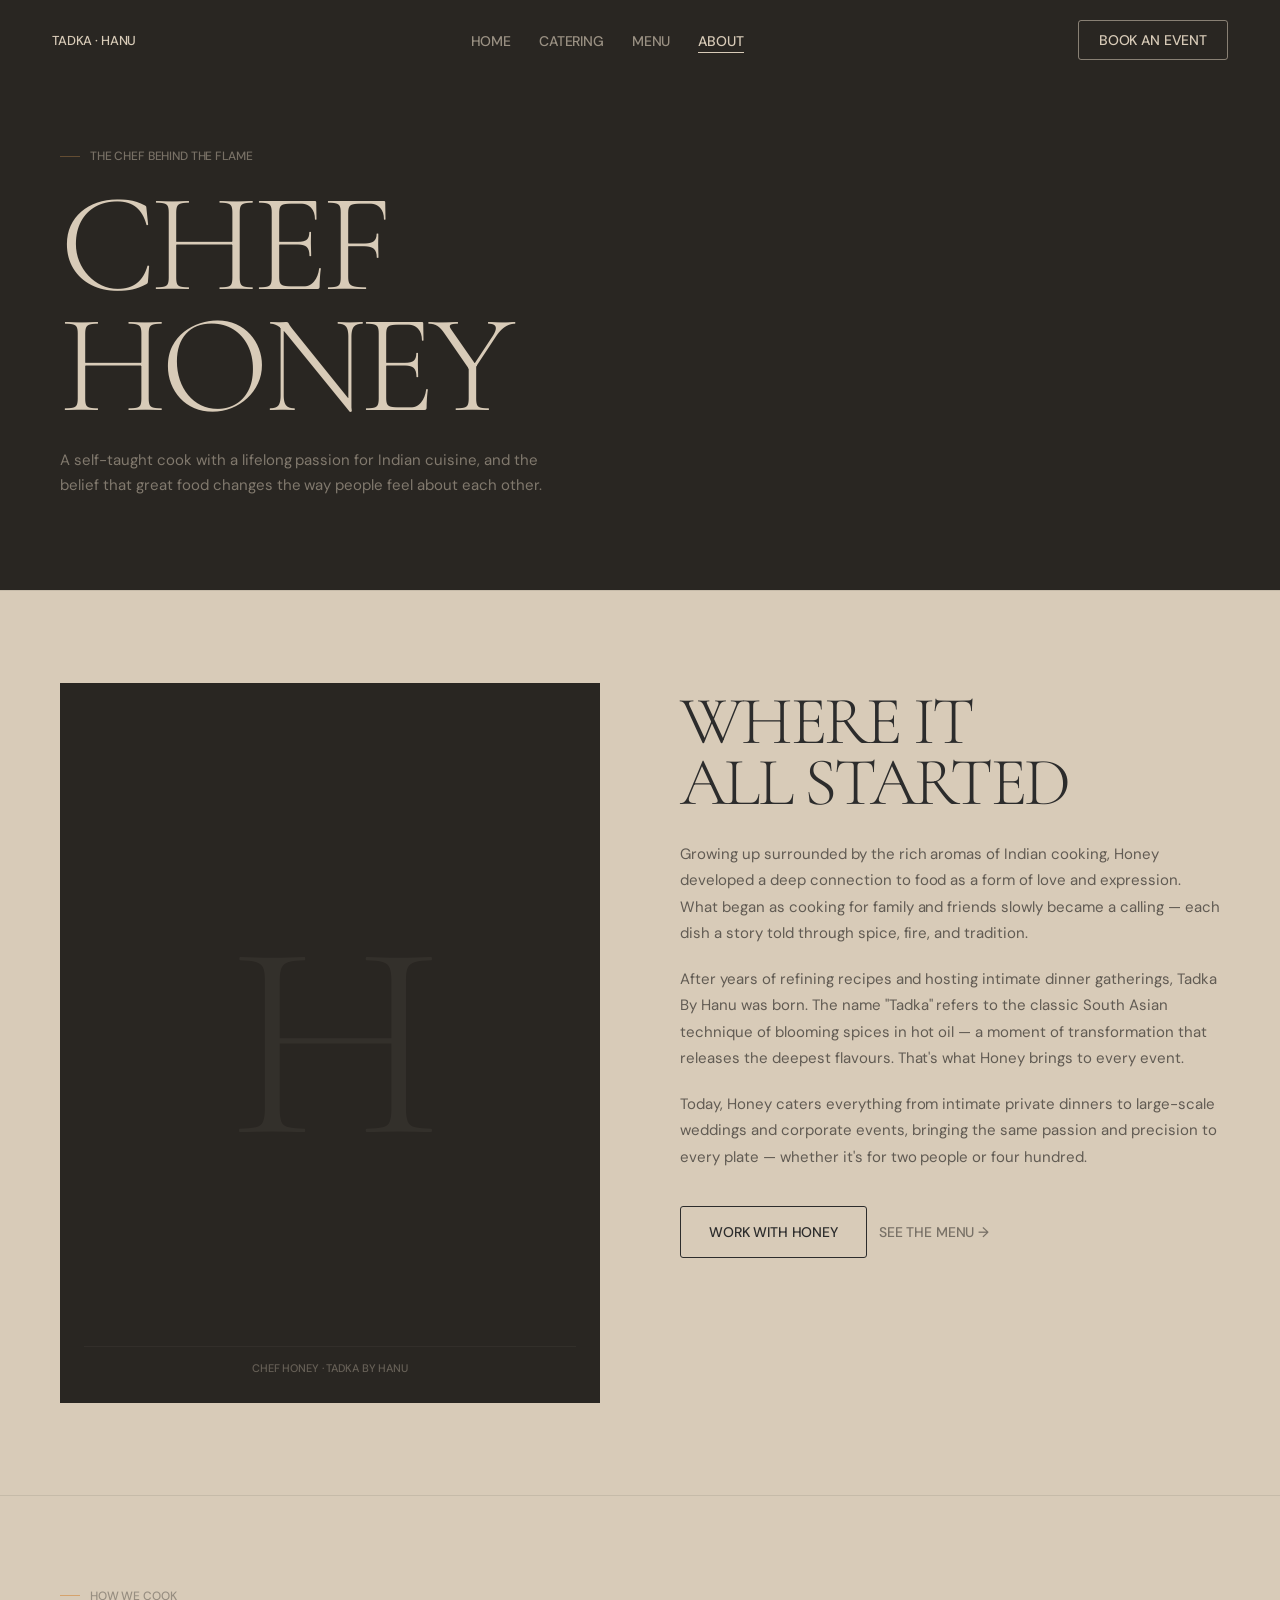
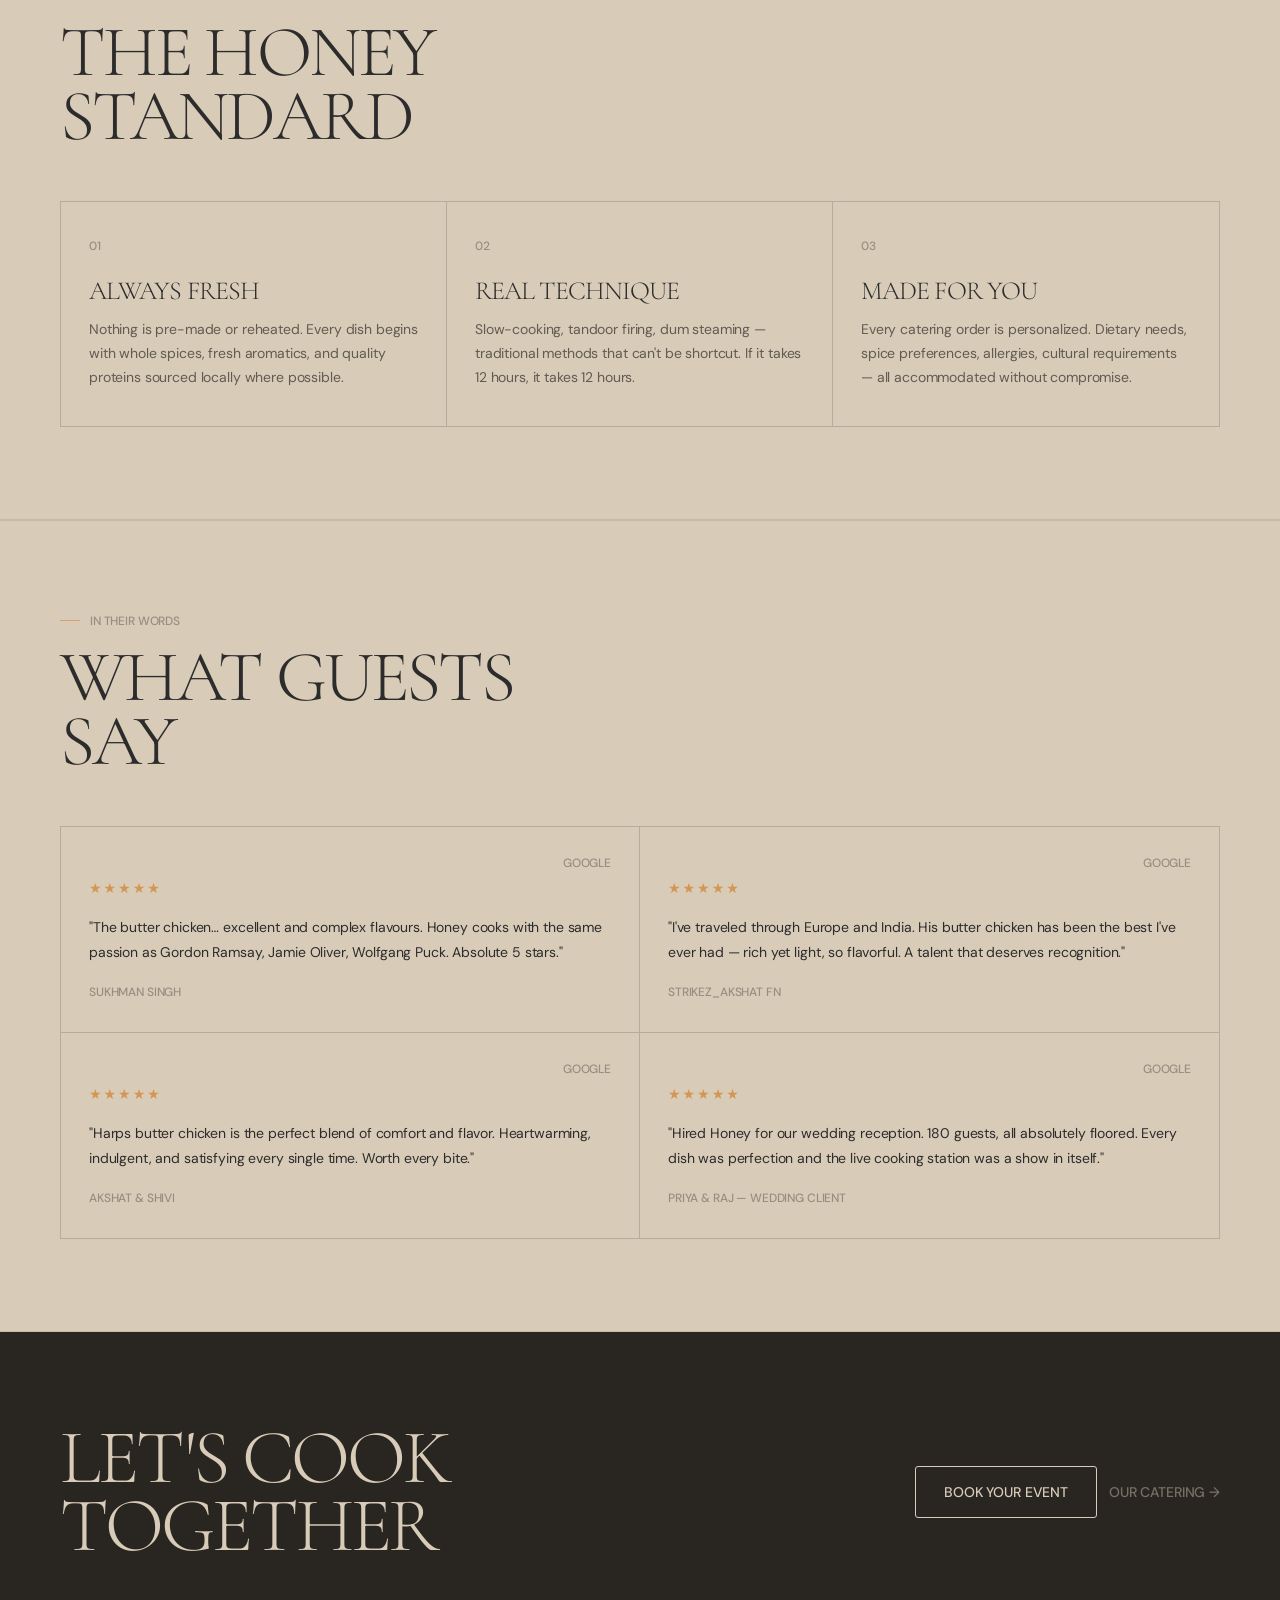
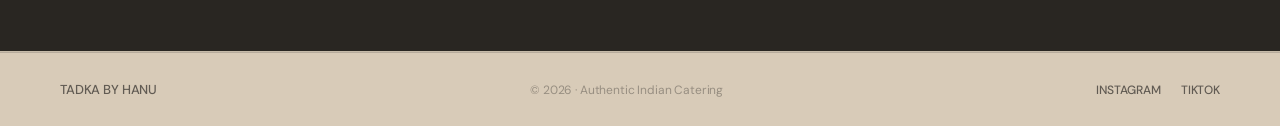
==== about.html @ 76f483af "Add mobile layout, polish animations, and chef name updates - Added mobile.css + mobile.js: hamburge" ====
<!DOCTYPE html>
<html lang="en" data-page="about">
<head>
<meta charset="UTF-8">
<meta name="viewport" content="width=device-width, initial-scale=1.0">
<title>About — Tadka By Hanu</title>
<link rel="preconnect" href="https://fonts.googleapis.com">
<link rel="preconnect" href="https://fonts.gstatic.com" crossorigin>
<link href="https://fonts.googleapis.com/css2?family=Cormorant+Garamond:ital,wght@0,300;0,400;1,300&family=DM+Sans:opsz,wght@9..40,400;9..40,500;9..40,700&display=swap" rel="stylesheet">
<style>
*,*::before,*::after{box-sizing:border-box;margin:0;padding:0}
html,body{overflow-x:clip}

:root{
  --color-parchment:#d8cbb8;
  --color-linen:#bfb4a3;
  --color-warm-stone:#b6ab9c;
  --color-walnut:#978e81;
  --color-espresso:#615b53;
  --color-onyx-warm:#2c2c2c;
  --color-midnight-roast:#292622;
  --color-saffron-glow:#d49653;
  --fd:'Cormorant Garamond',Georgia,'Times New Roman',serif;
  --fb:'DM Sans',system-ui,-apple-system,sans-serif;
}

body{background:var(--color-parchment);color:var(--color-onyx-warm);font-family:var(--fb);-webkit-font-smoothing:antialiased}

/* ── NAV ── */
.nav{position:fixed;inset:0 0 auto 0;z-index:300;display:flex;align-items:center;justify-content:space-between;padding:20px 52px;transition:background .4s cubic-bezier(.25,.46,.45,.94),border-color .4s}
.nav-logo{font-family:var(--fb);font-size:13px;font-weight:500;letter-spacing:-0.011em;text-transform:uppercase;color:var(--color-parchment);text-decoration:none;transition:color .4s}
.nav-links{display:flex;gap:28px;list-style:none;align-items:center}
.nav-links a{font-family:var(--fb);font-size:14px;font-weight:500;letter-spacing:-0.01em;text-transform:uppercase;color:var(--color-parchment);text-decoration:none;opacity:.65;transition:opacity .4s,color .4s}
.nav-links a:hover{opacity:1}
.nav-links a.active{opacity:1}
.nav-cta{font-family:var(--fb);font-size:14px;font-weight:500;letter-spacing:-0.01em;text-transform:uppercase;color:var(--color-parchment);text-decoration:none;border:1px solid rgba(216,203,184,.55);border-radius:3px;padding:10px 20px;transition:background .4s,color .4s,border-color .4s}
.nav-cta:hover{background:var(--color-parchment);color:var(--color-onyx-warm);border-color:var(--color-parchment)}
.nav.nav-light{background:rgba(216,203,184,.96);backdrop-filter:blur(8px);-webkit-backdrop-filter:blur(8px);border-bottom:1px solid var(--color-warm-stone)}
.nav.nav-light .nav-logo,.nav.nav-light .nav-links a,.nav.nav-light .nav-cta{color:var(--color-onyx-warm)}
.nav.nav-light .nav-cta{border-color:var(--color-onyx-warm)}
.nav.nav-light .nav-cta:hover{background:var(--color-onyx-warm);color:var(--color-parchment)}
.nav.nav-light .nav-links a.active{color:var(--color-saffron-glow);opacity:1}

/* ── PAGE BANNER ── */
.page-banner{background:var(--color-midnight-roast);padding:148px 60px 92px}
.page-banner .eyebrow{font-family:var(--fb);font-size:12px;font-weight:500;letter-spacing:-0.012em;text-transform:uppercase;color:var(--color-parchment);opacity:.45;margin-bottom:20px}
.page-title{font-family:var(--fd);font-weight:300;font-size:clamp(72px,11vw,148px);line-height:.86;letter-spacing:-0.04em;text-transform:uppercase;color:var(--color-parchment)}
.page-sub{font-family:var(--fb);font-size:15px;font-weight:400;letter-spacing:-0.015px;color:var(--color-parchment);opacity:.5;line-height:1.65;max-width:520px;margin-top:22px}

/* ── SHARED ── */
hr.rule{border:none;border-top:1px solid var(--color-warm-stone);margin:0}
.eyebrow{font-family:var(--fb);font-size:12px;font-weight:500;letter-spacing:-0.012em;text-transform:uppercase;color:var(--color-walnut);margin-bottom:16px}
.rv{opacity:0;transform:translateY(18px);transition:opacity .4s cubic-bezier(.25,.46,.45,.94),transform .4s cubic-bezier(.25,.46,.45,.94)}
.rv.in{opacity:1;transform:none}
.btn-light{display:inline-flex;align-items:center;background:transparent;color:var(--color-onyx-warm);border:1px solid var(--color-onyx-warm);border-radius:3px;padding:16px 28px;font-family:var(--fb);font-size:14px;font-weight:500;letter-spacing:-0.01em;text-transform:uppercase;text-decoration:none;cursor:pointer;transition:background .4s cubic-bezier(.25,.46,.45,.94),color .4s;white-space:nowrap}
.btn-light:hover{background:var(--color-onyx-warm);color:var(--color-parchment)}
.btn-text{display:inline-flex;align-items:center;gap:6px;background:transparent;border:none;padding:0;font-family:var(--fb);font-size:14px;font-weight:500;letter-spacing:-0.01em;text-transform:uppercase;color:var(--color-espresso);text-decoration:none;cursor:pointer;transition:color .4s;opacity:.8}
.btn-text:hover{opacity:1;color:var(--color-onyx-warm)}

/* ── STORY ── */
.story{padding:92px 60px;display:grid;grid-template-columns:1fr 1fr;gap:80px;align-items:start}
.story-panel{
  width:100%;aspect-ratio:3/4;
  background:var(--color-midnight-roast);
  position:relative;overflow:hidden;
  display:flex;flex-direction:column;align-items:center;justify-content:center;
}
.story-panel-bg{
  font-family:var(--fd);font-weight:300;
  font-size:clamp(120px,22vw,280px);
  letter-spacing:-0.04em;color:var(--color-parchment);
  opacity:.06;line-height:.85;text-align:center;user-select:none;
}
.story-panel-tag{
  position:absolute;bottom:28px;left:24px;right:24px;
  font-family:var(--fb);font-size:11px;font-weight:500;
  letter-spacing:-0.011em;text-transform:uppercase;
  color:var(--color-parchment);opacity:.35;text-align:center;
  padding-top:14px;border-top:1px solid rgba(216,203,184,.15);
}
.story-right{padding-top:8px}
.story-heading{
  font-family:var(--fd);font-weight:300;
  font-size:clamp(40px,5.5vw,68px);
  line-height:.9;letter-spacing:-0.04em;text-transform:uppercase;
  color:var(--color-onyx-warm);margin-bottom:28px;
}
.story-body{
  font-family:var(--fb);font-size:15px;font-weight:400;
  letter-spacing:-0.015px;color:var(--color-espresso);
  line-height:1.75;margin-bottom:20px;
}

/* ── VALUES ── */
.values{padding:92px 60px}
.values-head{margin-bottom:52px}
.values-title{font-family:var(--fd);font-weight:300;font-size:clamp(40px,6vw,72px);line-height:.9;letter-spacing:-0.04em;text-transform:uppercase;color:var(--color-onyx-warm)}
.val-grid{display:grid;grid-template-columns:repeat(3,1fr);gap:0;border:1px solid var(--color-warm-stone)}
.val{
  padding:36px 28px;
  border-right:1px solid var(--color-warm-stone);
  transition:background .4s cubic-bezier(.25,.46,.45,.94);
}
.val:last-child{border-right:none}
.val:hover{background:var(--color-linen)}
.val-n{
  font-family:var(--fb);font-size:12px;font-weight:500;
  letter-spacing:-0.012em;text-transform:uppercase;
  color:var(--color-walnut);margin-bottom:24px;
}
.val-t{
  font-family:var(--fd);font-weight:300;font-size:26px;
  letter-spacing:-0.035em;text-transform:uppercase;
  color:var(--color-onyx-warm);line-height:1;margin-bottom:14px;
}
.val-d{font-family:var(--fb);font-size:14px;font-weight:400;letter-spacing:-0.01em;color:var(--color-espresso);line-height:1.7}

/* ── QUOTE MARQUEE ── */
.qmq{
  overflow:hidden;padding:52px 0;
  background:var(--color-midnight-roast);
  border-top:1px solid rgba(216,203,184,.08);
  border-bottom:1px solid rgba(216,203,184,.08);
}
.qmq-track{display:flex;width:max-content;animation:qscroll 40s linear infinite;align-items:center}
.qmq:hover .qmq-track{animation-play-state:paused}
.qw{
  font-family:var(--fd);font-weight:300;
  font-size:clamp(32px,4.5vw,60px);
  letter-spacing:-0.04em;text-transform:uppercase;line-height:1;
  padding:0 32px;flex-shrink:0;color:var(--color-parchment);white-space:nowrap;
}
.qw.o{color:transparent;-webkit-text-stroke:1px rgba(216,203,184,.3)}
.qsep{font-size:18px;color:var(--color-saffron-glow);opacity:.7;padding:0 4px;flex-shrink:0;font-family:var(--fb);font-weight:500}
@keyframes qscroll{from{transform:translateX(0)}to{transform:translateX(-50%)}}

/* ── REVIEWS ── */
.revs{padding:92px 60px}
.revs-head{margin-bottom:52px}
.revs-title{font-family:var(--fd);font-weight:300;font-size:clamp(40px,6vw,72px);line-height:.9;letter-spacing:-0.04em;text-transform:uppercase;color:var(--color-onyx-warm)}
.rev-grid{display:grid;grid-template-columns:repeat(2,1fr);gap:0;border:1px solid var(--color-warm-stone)}
.rev{
  padding:52px 28px 32px;position:relative;
  border-right:1px solid var(--color-warm-stone);
  border-bottom:1px solid var(--color-warm-stone);
}
.rev:nth-child(2n){border-right:none}
.rev:nth-last-child(-n+2){border-bottom:none}
.rev-src{position:absolute;top:28px;right:28px;font-family:var(--fb);font-size:12px;font-weight:500;letter-spacing:-0.012em;text-transform:uppercase;color:var(--color-walnut)}
.rev-stars{font-size:14px;color:var(--color-saffron-glow);margin-bottom:18px;letter-spacing:2px}
.rev-q{font-family:var(--fb);font-size:14px;font-weight:400;letter-spacing:-0.01em;color:var(--color-onyx-warm);line-height:1.75;margin-bottom:20px}
.rev-a{font-family:var(--fb);font-size:12px;font-weight:500;letter-spacing:-0.012em;text-transform:uppercase;color:var(--color-walnut)}

/* ── CTA BAND ── */
.cta-band{background:var(--color-midnight-roast);padding:92px 60px;display:flex;align-items:center;justify-content:space-between;gap:40px;flex-wrap:wrap}
.cta-band-title{font-family:var(--fd);font-weight:300;font-size:clamp(40px,6vw,80px);line-height:.88;letter-spacing:-0.04em;text-transform:uppercase;color:var(--color-parchment)}
.cta-btns{display:flex;gap:12px;flex-wrap:wrap}
.btn-cta-dark{display:inline-flex;align-items:center;background:transparent;color:var(--color-parchment);border:1px solid var(--color-parchment);border-radius:3px;padding:16px 28px;font-family:var(--fb);font-size:14px;font-weight:500;letter-spacing:-0.01em;text-transform:uppercase;text-decoration:none;cursor:pointer;transition:background .4s,color .4s;white-space:nowrap}
.btn-cta-dark:hover{background:var(--color-parchment);color:var(--color-onyx-warm)}
.btn-cta-text{display:inline-flex;align-items:center;background:transparent;border:none;padding:16px 0;font-family:var(--fb);font-size:14px;font-weight:500;letter-spacing:-0.01em;text-transform:uppercase;color:var(--color-parchment);text-decoration:none;opacity:.45;transition:opacity .4s;cursor:pointer}
.btn-cta-text:hover{opacity:1}

/* ── FOOTER ── */
footer{padding:28px 60px;display:flex;align-items:center;justify-content:space-between;flex-wrap:wrap;gap:16px;border-top:1px solid var(--color-warm-stone)}
.ft-logo{font-family:var(--fb);font-size:13px;font-weight:500;letter-spacing:-0.011em;text-transform:uppercase;color:var(--color-espresso)}
.ft-copy{font-family:var(--fb);font-size:12px;color:var(--color-walnut);letter-spacing:-0.012em}
.ft-links{display:flex;gap:20px}
.ft-link{font-family:var(--fb);font-size:12px;font-weight:500;letter-spacing:-0.012em;text-transform:uppercase;color:var(--color-espresso);text-decoration:none;transition:color .4s}
.ft-link:hover{color:var(--color-onyx-warm)}

@media(max-width:900px){
  .nav{padding:16px 24px}.nav-links{gap:16px}
  .page-banner{padding:100px 24px 60px}
  .story{grid-template-columns:1fr;padding:60px 24px;gap:40px}
  .story-panel{aspect-ratio:4/3}
  .values{padding:60px 24px}.val-grid{grid-template-columns:1fr}
  .val{border-right:none;border-bottom:1px solid var(--color-warm-stone)}.val:last-child{border-bottom:none}
  .revs,.cta-band{padding:60px 24px}.rev-grid{grid-template-columns:1fr}
  .rev{border-right:none !important}.rev:last-child{border-bottom:none !important}
  .cta-band{flex-direction:column;align-items:flex-start;gap:28px}
  footer{padding:22px 24px}
}
@media(prefers-reduced-motion:reduce){.rv{opacity:1;transform:none;transition:none}.qmq-track{animation:none}}
</style>
<link rel="stylesheet" href="./polish.css">
<link rel="stylesheet" href="./mobile.css">
</head>
<body>

<nav class="nav" id="siteNav">
  <a class="nav-logo" href="./index.html">Tadka · Hanu</a>
  <ul class="nav-links">
    <li><a href="./index.html">Home</a></li>
    <li><a href="./catering.html">Catering</a></li>
    <li><a href="./menu.html">Menu</a></li>
    <li><a href="./about.html" class="active">About</a></li>
  </ul>
  <a class="nav-cta" href="./book.html">Book an Event</a>
  <button class="nav-burger" id="navBurger" aria-label="Toggle menu" aria-expanded="false">
    <span></span><span></span><span></span>
  </button>
</nav>

<div class="nav-overlay" id="navOverlay" role="dialog" aria-label="Navigation menu">
  <a class="nav-overlay-link" href="./index.html">Home</a>
  <a class="nav-overlay-link" href="./catering.html">Catering</a>
  <a class="nav-overlay-link" href="./menu.html">Menu</a>
  <a class="nav-overlay-link active" href="./about.html">About</a>
  <a class="nav-overlay-link-cta" href="./book.html">Book an Event</a>
</div>

<div class="page-banner" id="pageBanner">
  <p class="eyebrow">The Chef Behind the Flame</p>
  <h1 class="page-title">Chef<br>Honey</h1>
  <p class="page-sub">A self-taught cook with a lifelong passion for Indian cuisine, and the belief that great food changes the way people feel about each other.</p>
</div>

<hr class="rule">

<!-- STORY -->
<section class="story">
  <div class="story-panel rv">
    <div class="story-panel-bg">H</div>
    <div class="story-panel-tag">Chef Honey · Tadka By Hanu</div>
  </div>
  <div class="story-right rv" style="transition-delay:.12s">
    <h2 class="story-heading">Where It<br>All Started</h2>
    <p class="story-body">Growing up surrounded by the rich aromas of Indian cooking, Honey developed a deep connection to food as a form of love and expression. What began as cooking for family and friends slowly became a calling — each dish a story told through spice, fire, and tradition.</p>
    <p class="story-body">After years of refining recipes and hosting intimate dinner gatherings, Tadka By Hanu was born. The name "Tadka" refers to the classic South Asian technique of blooming spices in hot oil — a moment of transformation that releases the deepest flavours. That's what Honey brings to every event.</p>
    <p class="story-body">Today, Honey caters everything from intimate private dinners to large-scale weddings and corporate events, bringing the same passion and precision to every plate — whether it's for two people or four hundred.</p>
    <div style="margin-top:36px;display:flex;gap:12px;flex-wrap:wrap">
      <a class="btn-light" href="./book.html">Work With Honey</a>
      <a class="btn-text" href="./menu.html">See the Menu →</a>
    </div>
  </div>
</section>

<hr class="rule">

<!-- VALUES -->
<section class="values">
  <div class="values-head rv">
    <p class="eyebrow">How We Cook</p>
    <h2 class="values-title">The Honey<br>Standard</h2>
  </div>
  <div class="val-grid">
    <div class="val rv">
      <div class="val-n">01</div>
      <div class="val-t">Always Fresh</div>
      <p class="val-d">Nothing is pre-made or reheated. Every dish begins with whole spices, fresh aromatics, and quality proteins sourced locally where possible.</p>
    </div>
    <div class="val rv" style="transition-delay:.08s">
      <div class="val-n">02</div>
      <div class="val-t">Real Technique</div>
      <p class="val-d">Slow-cooking, tandoor firing, dum steaming — traditional methods that can't be shortcut. If it takes 12 hours, it takes 12 hours.</p>
    </div>
    <div class="val rv" style="transition-delay:.16s">
      <div class="val-n">03</div>
      <div class="val-t">Made for You</div>
      <p class="val-d">Every catering order is personalized. Dietary needs, spice preferences, allergies, cultural requirements — all accommodated without compromise.</p>
    </div>
  </div>
</section>

<hr class="rule">


<hr class="rule">

<!-- REVIEWS -->
<section class="revs">
  <div class="revs-head rv">
    <p class="eyebrow">In Their Words</p>
    <h2 class="revs-title">What Guests<br>Say</h2>
  </div>
  <div class="rev-grid">
    <div class="rev rv">
      <span class="rev-src">Google</span>
      <div class="rev-stars">★★★★★</div>
      <p class="rev-q">"The butter chicken… excellent and complex flavours. Honey cooks with the same passion as Gordon Ramsay, Jamie Oliver, Wolfgang Puck. Absolute 5 stars."</p>
      <div class="rev-a">Sukhman Singh</div>
    </div>
    <div class="rev rv" style="transition-delay:.08s">
      <span class="rev-src">Google</span>
      <div class="rev-stars">★★★★★</div>
      <p class="rev-q">"I've traveled through Europe and India. His butter chicken has been the best I've ever had — rich yet light, so flavorful. A talent that deserves recognition."</p>
      <div class="rev-a">Strikez_Akshat FN</div>
    </div>
    <div class="rev rv" style="transition-delay:.16s">
      <span class="rev-src">Google</span>
      <div class="rev-stars">★★★★★</div>
      <p class="rev-q">"Harps butter chicken is the perfect blend of comfort and flavor. Heartwarming, indulgent, and satisfying every single time. Worth every bite."</p>
      <div class="rev-a">Akshat &amp; Shivi</div>
    </div>
    <div class="rev rv" style="transition-delay:.24s">
      <span class="rev-src">Google</span>
      <div class="rev-stars">★★★★★</div>
      <p class="rev-q">"Hired Honey for our wedding reception. 180 guests, all absolutely floored. Every dish was perfection and the live cooking station was a show in itself."</p>
      <div class="rev-a">Priya &amp; Raj — Wedding Client</div>
    </div>
  </div>
</section>

<hr class="rule">

<div class="cta-band">
  <div class="cta-band-title rv">Let's Cook<br>Together</div>
  <div class="cta-btns rv" style="transition-delay:.1s">
    <a class="btn-cta-dark" href="./book.html">Book Your Event</a>
    <a class="btn-cta-text" href="./catering.html">Our Catering →</a>
  </div>
</div>

<hr class="rule">
<footer>
  <div class="ft-logo">Tadka By Hanu</div>
  <div class="ft-copy">&copy; 2026 · Authentic Indian Catering</div>
  <div class="ft-links">
    <a class="ft-link" href="https://instagram.com/chefhoneystadka" target="_blank" rel="noopener">Instagram</a>
    <a class="ft-link" href="https://tiktok.com/@tadkabyhoney" target="_blank" rel="noopener">TikTok</a>
  </div>
</footer>

<script>
(function(){
  var nav = document.getElementById('siteNav');
  var banner = document.getElementById('pageBanner');
  function updateNav(){
    if(window.scrollY >= banner.offsetHeight - 20){nav.classList.add('nav-light')}
    else{nav.classList.remove('nav-light')}
  }
  window.addEventListener('scroll', updateNav, {passive:true});
  updateNav();

  var io = new IntersectionObserver(function(entries){
    entries.forEach(function(en){ if(en.isIntersecting){en.target.classList.add('in');io.unobserve(en.target)} });
  },{threshold:0.08});
  document.querySelectorAll('.rv').forEach(function(el){ io.observe(el); });
})();
</script>
<script src="./mobile.js"></script>
</body>
</html>
---- polish.css ----
/* ═══════════════════════════════════════════════
   TADKA BY HANU — POLISH LAYER v1
   Layered on top of per-page base styles.
   Never changes color palette, layout, or copy.
═══════════════════════════════════════════════ */

/* ── TIMING TOKENS ─────────────────────────── */
:root {
  --ease: cubic-bezier(0.25, 0.46, 0.45, 0.94);
  --ease-spring: cubic-bezier(0.34, 1.38, 0.64, 1);
  --t-xs: 140ms;
  --t-sm: 200ms;
  --t-md: 260ms;
  --t-lg: 480ms;
}

/* ── SCROLL REVEAL: longer, more graceful ───── */
.rv {
  transition-duration: 600ms !important;
  transition-timing-function: var(--ease) !important;
}
/* Give non-inline-delayed items a slight base delay
   so they don't pop in before the page settles */
.rv:not([style*="transition-delay"]) {
  transition-delay: 40ms;
}

/* ── NAV ────────────────────────────────────── */

/* Logo: subtle opacity on hover */
.nav-logo {
  transition: opacity var(--t-sm) var(--ease), color 0.4s var(--ease) !important;
}
.nav-logo:hover { opacity: 0.65; }

/* Nav links: animated underline from left */
.nav-links a {
  position: relative;
  transition: opacity var(--t-sm) var(--ease), color 0.4s var(--ease) !important;
}
.nav-links a::after {
  content: '';
  position: absolute;
  bottom: -3px; left: 0;
  width: 100%; height: 1px;
  background: currentColor;
  transform: scaleX(0);
  transform-origin: left center;
  transition: transform var(--t-md) var(--ease);
}
.nav-links a:hover::after,
.nav-links a.active::after {
  transform: scaleX(1);
}

/* Nav CTA: lift on hover */
.nav-cta {
  transition:
    background var(--t-sm) var(--ease),
    color var(--t-sm) var(--ease),
    border-color var(--t-sm) var(--ease),
    transform var(--t-xs) var(--ease),
    box-shadow var(--t-sm) var(--ease) !important;
}
.nav-cta:hover {
  transform: translateY(-1px);
  box-shadow: 0 4px 16px rgba(41,38,34,0.12);
}
.nav-cta:active { transform: translateY(0); transition-duration: 80ms; }

/* ── BUTTONS ─────────────────────────────────── */

/* btn-dark: tighter timing, lift + shadow on hover */
.btn-dark {
  transition:
    background var(--t-sm) var(--ease),
    color var(--t-sm) var(--ease),
    border-color var(--t-sm) var(--ease),
    transform var(--t-xs) var(--ease),
    box-shadow var(--t-sm) var(--ease) !important;
}
.btn-dark:hover {
  transform: translateY(-2px);
  box-shadow: 0 8px 28px rgba(0,0,0,0.22);
}
.btn-dark:active { transform: translateY(0); }

/* btn-light: same lift treatment */
.btn-light {
  transition:
    background var(--t-sm) var(--ease),
    color var(--t-sm) var(--ease),
    border-color var(--t-sm) var(--ease),
    transform var(--t-xs) var(--ease),
    box-shadow var(--t-sm) var(--ease) !important;
}
.btn-light:hover {
  transform: translateY(-2px);
  box-shadow: 0 8px 28px rgba(41,38,34,0.15);
}
.btn-light:active { transform: translateY(0); }

/* btn-text: the whole element nudges right, arrow follows */
.btn-text {
  transition:
    color var(--t-sm) var(--ease),
    opacity var(--t-sm) var(--ease),
    transform var(--t-md) var(--ease) !important;
}
.btn-text:hover { transform: translateX(4px); }
.btn-text:active { transform: translateX(2px); }

/* ── EYEBROW REFINEMENT ──────────────────────── */
/* A short saffron hairline before every section label */
.eyebrow {
  display: flex;
  align-items: center;
  gap: 10px;
}
.eyebrow::before {
  content: '';
  display: block;
  flex-shrink: 0;
  width: 20px;
  height: 1px;
  background: var(--color-saffron-glow);
  opacity: 0.75;
}

/* ── SERVICE CARDS ───────────────────────────── */
.sc {
  position: relative;
  transition: background var(--t-md) var(--ease) !important;
}
/* Inset saffron glow border on hover — appears from nothing */
.sc::after {
  content: '';
  position: absolute;
  inset: 0;
  box-shadow: inset 0 0 0 1.5px rgba(212,150,83,0);
  transition: box-shadow var(--t-md) var(--ease);
  pointer-events: none;
}
.sc:hover::after {
  box-shadow: inset 0 0 0 1.5px rgba(212,150,83,0.45);
}
/* Numbered label warms to saffron on hover */
.sc .sc-n {
  transition: color var(--t-md) var(--ease);
}
.sc:hover .sc-n {
  color: var(--color-saffron-glow);
}
/* Tags: subtle lift on hover since they sit inside a link */
.sc .tag {
  transition:
    background var(--t-sm) var(--ease),
    border-color var(--t-sm) var(--ease),
    color var(--t-sm) var(--ease),
    transform var(--t-sm) var(--ease-spring);
}
.sc:hover .tag:not(.tag-accent) {
  border-color: var(--color-espresso);
  color: var(--color-onyx-warm);
}

/* ── TESTIMONIAL CARDS ───────────────────────── */
.tc {
  transition: background var(--t-lg) var(--ease);
}
/* Saffron accent line that draws in from left on hover */
.tc::before {
  content: '';
  position: absolute;
  top: 0; left: 0; right: 0;
  height: 2px;
  background: linear-gradient(to right, var(--color-saffron-glow), transparent);
  transform: scaleX(0);
  transform-origin: left;
  transition: transform var(--t-md) var(--ease);
}
.tc:hover {
  background: rgba(41,38,34,0.035);
}
.tc:hover::before {
  transform: scaleX(1);
}

/* ── STATS BAND ──────────────────────────────── */
.stat {
  transition: background var(--t-md) var(--ease);
}
.stat:hover {
  background: rgba(41,38,34,0.04);
}
/* Number warms to saffron on stat hover */
.stat .stat-n {
  transition: color var(--t-md) var(--ease);
}
.stat:hover .stat-n {
  color: var(--color-saffron-glow);
}

/* ── FOOTER LINKS ────────────────────────────── */
.ft-link {
  position: relative;
  transition:
    color var(--t-sm) var(--ease),
    opacity var(--t-sm) var(--ease) !important;
}
.ft-link::after {
  content: '';
  position: absolute;
  bottom: -2px; left: 0;
  width: 100%; height: 1px;
  background: currentColor;
  transform: scaleX(0);
  transform-origin: left;
  transition: transform var(--t-md) var(--ease);
}
.ft-link:hover::after { transform: scaleX(1); }

/* ── MARQUEE ─────────────────────────────────── */
/* Fade out slightly when hovered (paused), returns focus to content */
.mq-outer {
  transition: opacity var(--t-md) var(--ease);
}
.mq-outer:hover {
  opacity: 0.75;
}

/* ── RULE ────────────────────────────────────── */
/* Make the divider lines slightly more refined */
hr.rule {
  border-color: rgba(182,171,156,0.5);
}

/* ── FOCUS STATES ────────────────────────────── */
/* Keyboard navigation remains accessible */
a:focus-visible,
button:focus-visible,
input:focus-visible,
textarea:focus-visible,
select:focus-visible {
  outline: 2px solid var(--color-saffron-glow);
  outline-offset: 3px;
  border-radius: 2px;
}
a:focus:not(:focus-visible),
button:focus:not(:focus-visible) {
  outline: none;
}

/* ── PAGE HEADER SECTIONS (about, catering etc) ── */
/* Hero-style page openers: subtle vignette at the base */
.page-hero {
  position: relative;
}
.page-hero::after {
  content: '';
  position: absolute;
  bottom: 0; left: 0; right: 0;
  height: 120px;
  background: linear-gradient(to bottom, transparent, rgba(41,38,34,0.12));
  pointer-events: none;
}

/* ── FORM INPUTS (book page) ────────────────── */
input, textarea, select {
  transition:
    border-color var(--t-sm) var(--ease),
    box-shadow var(--t-sm) var(--ease) !important;
}
input:focus,
textarea:focus,
select:focus {
  box-shadow: 0 0 0 3px rgba(212,150,83,0.18);
}

/* ── REDUCED MOTION ──────────────────────────── */
@media (prefers-reduced-motion: reduce) {
  .rv { transition: none !important; }
  .nav-links a::after,
  .tc::before,
  .ft-link::after { transition: none !important; }
  .btn-dark:hover,
  .btn-light:hover,
  .nav-cta:hover { transform: none; }
  .btn-text:hover { transform: none; }
}
---- mobile.css ----
/* ═══════════════════════════════════════════════
   TADKA BY HANU — MOBILE LAYER
   Applied via @media (max-width: 768px).
   The site auto-detects the device via CSS and
   loads the appropriate layout — no redirect needed.
═══════════════════════════════════════════════ */

/* ── HAMBURGER BUTTON ───────────────────────── */
.nav-burger {
  display: none;
  flex-direction: column;
  justify-content: center;
  align-items: center;
  gap: 5px;
  width: 44px;
  height: 44px;
  background: none;
  border: none;
  cursor: pointer;
  padding: 6px;
  color: inherit;
  flex-shrink: 0;
  /* inherits color from nav state (parchment or onyx) */
}
.nav-burger span {
  display: block;
  width: 22px;
  height: 1.5px;
  background: currentColor;
  border-radius: 1px;
  transition:
    transform 220ms cubic-bezier(0.25, 0.46, 0.45, 0.94),
    opacity 160ms ease-out;
  transform-origin: center;
}
/* X state when open */
.nav-burger[aria-expanded="true"] span:nth-child(1) {
  transform: translateY(6.5px) rotate(45deg);
}
.nav-burger[aria-expanded="true"] span:nth-child(2) {
  opacity: 0;
  transform: scaleX(0);
}
.nav-burger[aria-expanded="true"] span:nth-child(3) {
  transform: translateY(-6.5px) rotate(-45deg);
}

/* ── MOBILE FULL-SCREEN OVERLAY NAV ─────────── */
.nav-overlay {
  position: fixed;
  inset: 0;
  background: var(--color-midnight-roast);
  z-index: 350;
  display: flex;
  flex-direction: column;
  align-items: flex-start;
  justify-content: center;
  padding: 80px 36px 52px;
  gap: 0;
  /* Hidden by default */
  visibility: hidden;
  opacity: 0;
  pointer-events: none;
  transition:
    opacity 280ms cubic-bezier(0.25, 0.46, 0.45, 0.94),
    visibility 0s linear 280ms;
}
.nav-overlay.is-open {
  visibility: visible;
  opacity: 1;
  pointer-events: all;
  transition:
    opacity 280ms cubic-bezier(0.25, 0.46, 0.45, 0.94),
    visibility 0s linear 0ms;
}
.nav-overlay-link {
  font-family: var(--fd);
  font-weight: 300;
  font-size: clamp(40px, 10vw, 60px);
  letter-spacing: -0.04em;
  text-transform: uppercase;
  color: var(--color-parchment);
  text-decoration: none;
  line-height: 1.1;
  padding: 10px 0;
  opacity: 0.7;
  transition: opacity 180ms ease-out, color 180ms ease-out;
  /* Staggered entrance */
  transform: translateY(16px);
  transition:
    opacity 280ms cubic-bezier(0.25, 0.46, 0.45, 0.94),
    color 180ms ease-out,
    transform 320ms cubic-bezier(0.25, 0.46, 0.45, 0.94);
}
.nav-overlay.is-open .nav-overlay-link:nth-child(1) { transition-delay: 50ms; transform: none; opacity: 0.7; }
.nav-overlay.is-open .nav-overlay-link:nth-child(2) { transition-delay: 90ms; transform: none; opacity: 0.7; }
.nav-overlay.is-open .nav-overlay-link:nth-child(3) { transition-delay: 130ms; transform: none; opacity: 0.7; }
.nav-overlay.is-open .nav-overlay-link:nth-child(4) { transition-delay: 170ms; transform: none; opacity: 0.7; }
.nav-overlay.is-open .nav-overlay-link-cta { transition-delay: 220ms; transform: none; opacity: 1; }
.nav-overlay-link:hover { opacity: 1; }
.nav-overlay-link.active { color: var(--color-saffron-glow); opacity: 1; }
.nav-overlay-link-cta {
  margin-top: 36px;
  font-family: var(--fb);
  font-size: 14px;
  font-weight: 500;
  letter-spacing: -0.01em;
  text-transform: uppercase;
  color: var(--color-parchment);
  text-decoration: none;
  border: 1px solid rgba(216,203,184,0.4);
  border-radius: 3px;
  padding: 14px 28px;
  opacity: 1;
  transform: translateY(16px);
  transition:
    opacity 280ms cubic-bezier(0.25, 0.46, 0.45, 0.94),
    background 200ms ease-out,
    color 200ms ease-out,
    transform 320ms cubic-bezier(0.25, 0.46, 0.45, 0.94);
}
.nav-overlay-link-cta:hover {
  background: rgba(216,203,184,0.12);
}

/* A small decorative line at the bottom of the overlay */
.nav-overlay::after {
  content: 'Tadka By Hanu';
  position: absolute;
  bottom: 32px;
  left: 36px;
  font-family: var(--fb);
  font-size: 11px;
  font-weight: 500;
  letter-spacing: 0.08em;
  text-transform: uppercase;
  color: var(--color-parchment);
  opacity: 0.2;
}

/* ── MOBILE BREAKPOINT ───────────────────────── */
@media (max-width: 768px) {

  /* Show burger, hide desktop nav elements */
  .nav-burger { display: flex; }
  .nav-links { display: none !important; }
  .nav-cta { display: none !important; }
  .nav { padding: 16px 20px; }

  /* ── HERO (index.html only) ──
     JS collapses the driver to 100vh on mobile.
     These overrides handle the layout within it. */
  .hero-driver { height: 100vh !important; }
  .hero-center { width: 92%; }
  .hero-tagline {
    font-size: clamp(48px, 13vw, 80px) !important;
    margin-bottom: 16px;
  }
  .hero-sub { margin-bottom: 28px; }
  .hero-ctas-block {
    flex-direction: column;
    align-items: center;
    gap: 12px;
  }
  .hero-ctas-block .btn-dark {
    width: 100%;
    max-width: 260px;
    justify-content: center;
    min-height: 52px;
  }
  .scroll-hint { display: none; }

  /* ── STATS ── */
  .stats {
    grid-template-columns: 1fr 1fr;
  }
  .stat {
    padding: 28px 20px;
    border-right: none;
    border-bottom: 1px solid var(--color-warm-stone);
  }
  .stat:nth-child(odd) {
    border-right: 1px solid var(--color-warm-stone);
  }
  .stat:nth-child(3),
  .stat:nth-child(4) {
    border-bottom: none;
  }

  /* ── SERVICE CARDS ── */
  .home-svcs { padding: 52px 20px; }
  .home-svcs .sec-header {
    flex-direction: column;
    align-items: flex-start;
    gap: 12px;
    margin-bottom: 36px;
  }
  .grid2x2 { grid-template-columns: 1fr; }
  .sc { padding: 32px 24px; }

  /* ── TESTIMONIALS ── */
  .home-ts { padding: 52px 20px; }
  .home-ts .sec-header {
    flex-direction: column;
    align-items: flex-start;
    gap: 12px;
  }
  .t3 { grid-template-columns: 1fr; }
  .tc {
    border-right: none;
    border-bottom: 1px solid var(--color-warm-stone);
    padding: 36px 20px 28px;
  }
  .tc:last-child { border-bottom: none; }

  /* ── MARQUEE ── */
  .mw { font-size: clamp(32px, 7vw, 48px); padding: 0 20px; }
  .mq-outer { padding: 36px 0; }

  /* ── SECTION HEADERS ── */
  .sec-title { font-size: clamp(44px, 10vw, 72px) !important; }

  /* ── BUTTONS ── */
  .btn-dark, .btn-light {
    min-height: 52px;
    padding: 14px 24px;
  }

  /* ── FOOTER ── */
  footer {
    flex-direction: column;
    align-items: flex-start;
    gap: 20px;
    padding: 28px 20px;
  }
  .ft-copy { order: 3; }
  .ft-links { gap: 20px; }

  /* ── INNER PAGE BANNERS ── */
  .page-banner {
    padding: 100px 20px 52px;
    min-height: auto;
  }
  .page-banner .sec-title {
    font-size: clamp(48px, 12vw, 80px) !important;
  }

  /* ── ABOUT PAGE ── */
  .story-grid,
  .vals-grid {
    grid-template-columns: 1fr !important;
  }
  .story-panel,
  .val-item {
    padding: 32px 20px !important;
  }

  /* ── CATERING PAGE ── */
  .catering-tiers { padding: 52px 20px !important; }
  .tier-grid { grid-template-columns: 1fr !important; }
  .tier { padding: 32px 20px !important; }

  /* ── MENU PAGE ── */
  .menu-sections { padding: 52px 20px !important; }
  .menu-grid { grid-template-columns: 1fr !important; }

  /* ── BOOK PAGE ── */
  .book-wrap {
    grid-template-columns: 1fr !important;
    padding: 52px 20px !important;
  }
  .form-left { padding-right: 0 !important; }

  /* ── CONTACT LIST (book page) ── */
  .contact-list { margin-bottom: 40px; }

}

/* ── REDUCED MOTION ──────────────────────────── */
@media (prefers-reduced-motion: reduce) {
  .nav-overlay,
  .nav-overlay-link,
  .nav-overlay-link-cta,
  .nav-burger span {
    transition: none !important;
  }
}
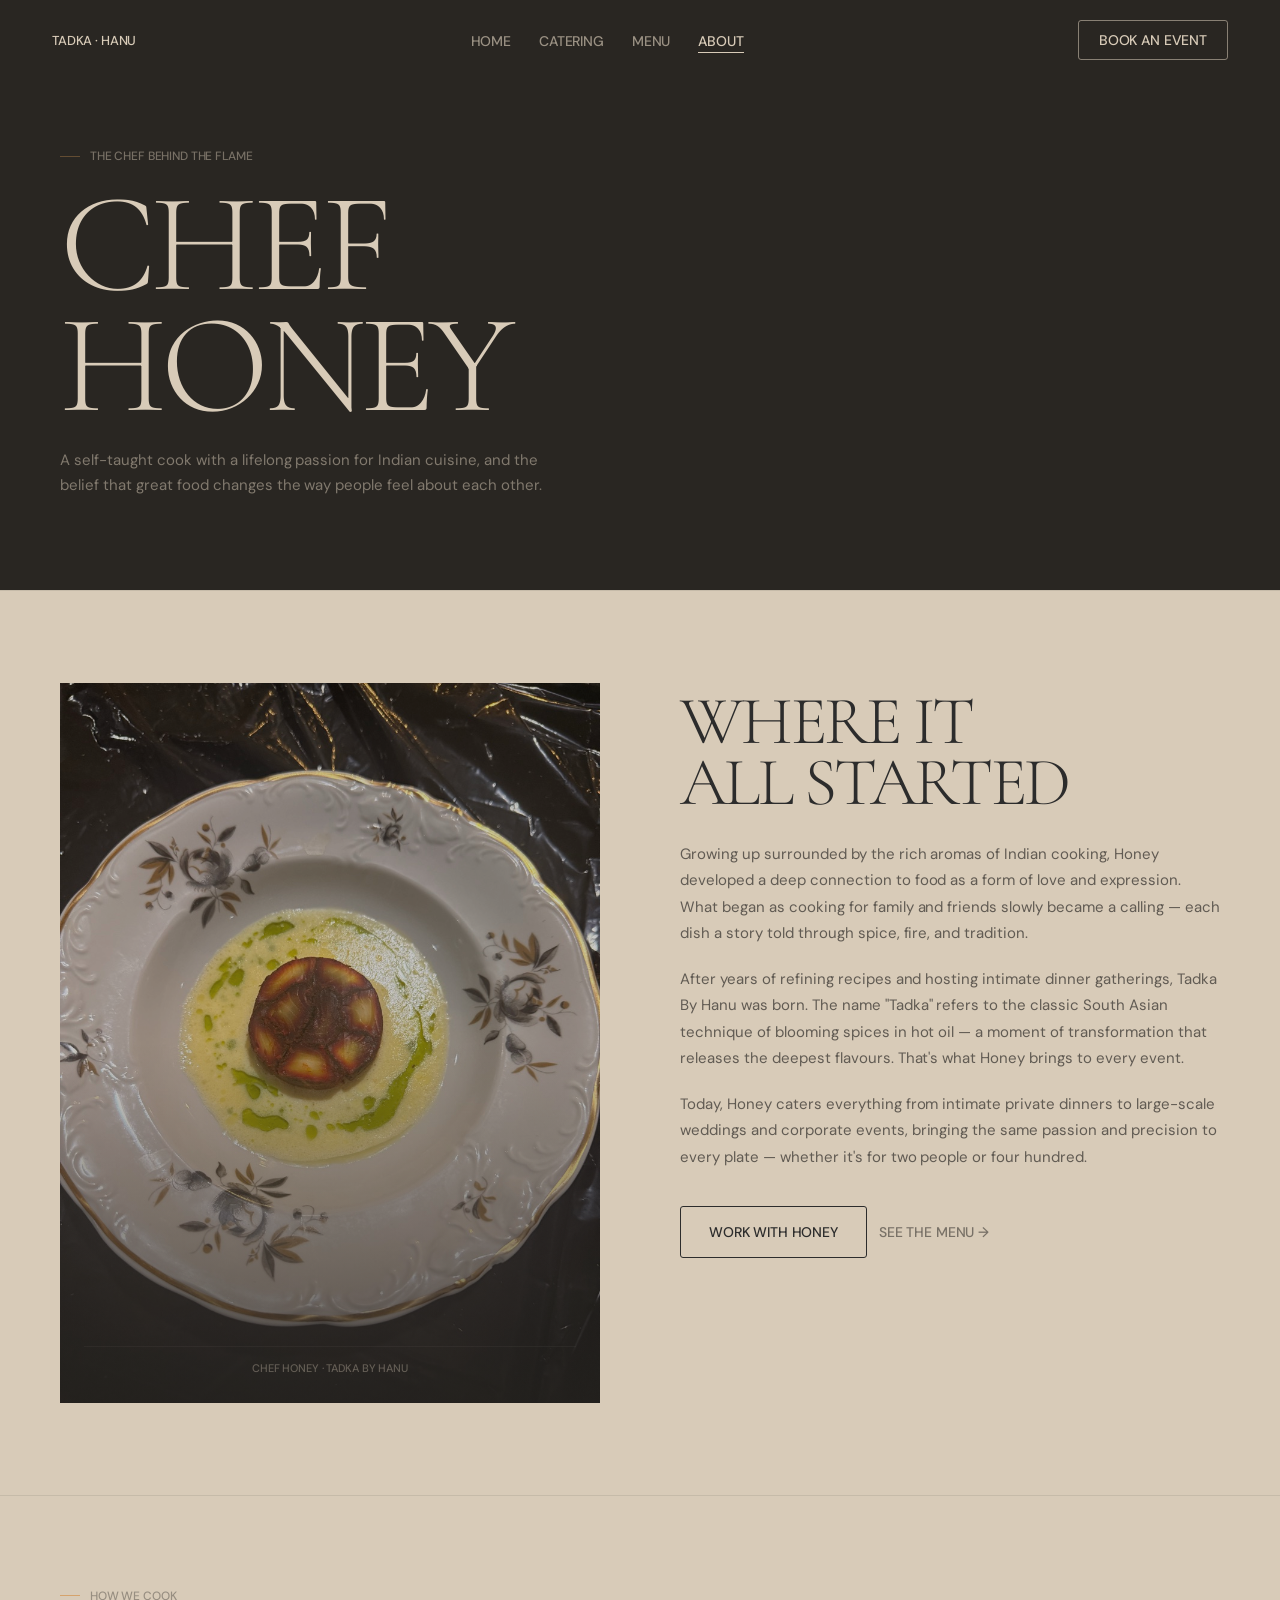
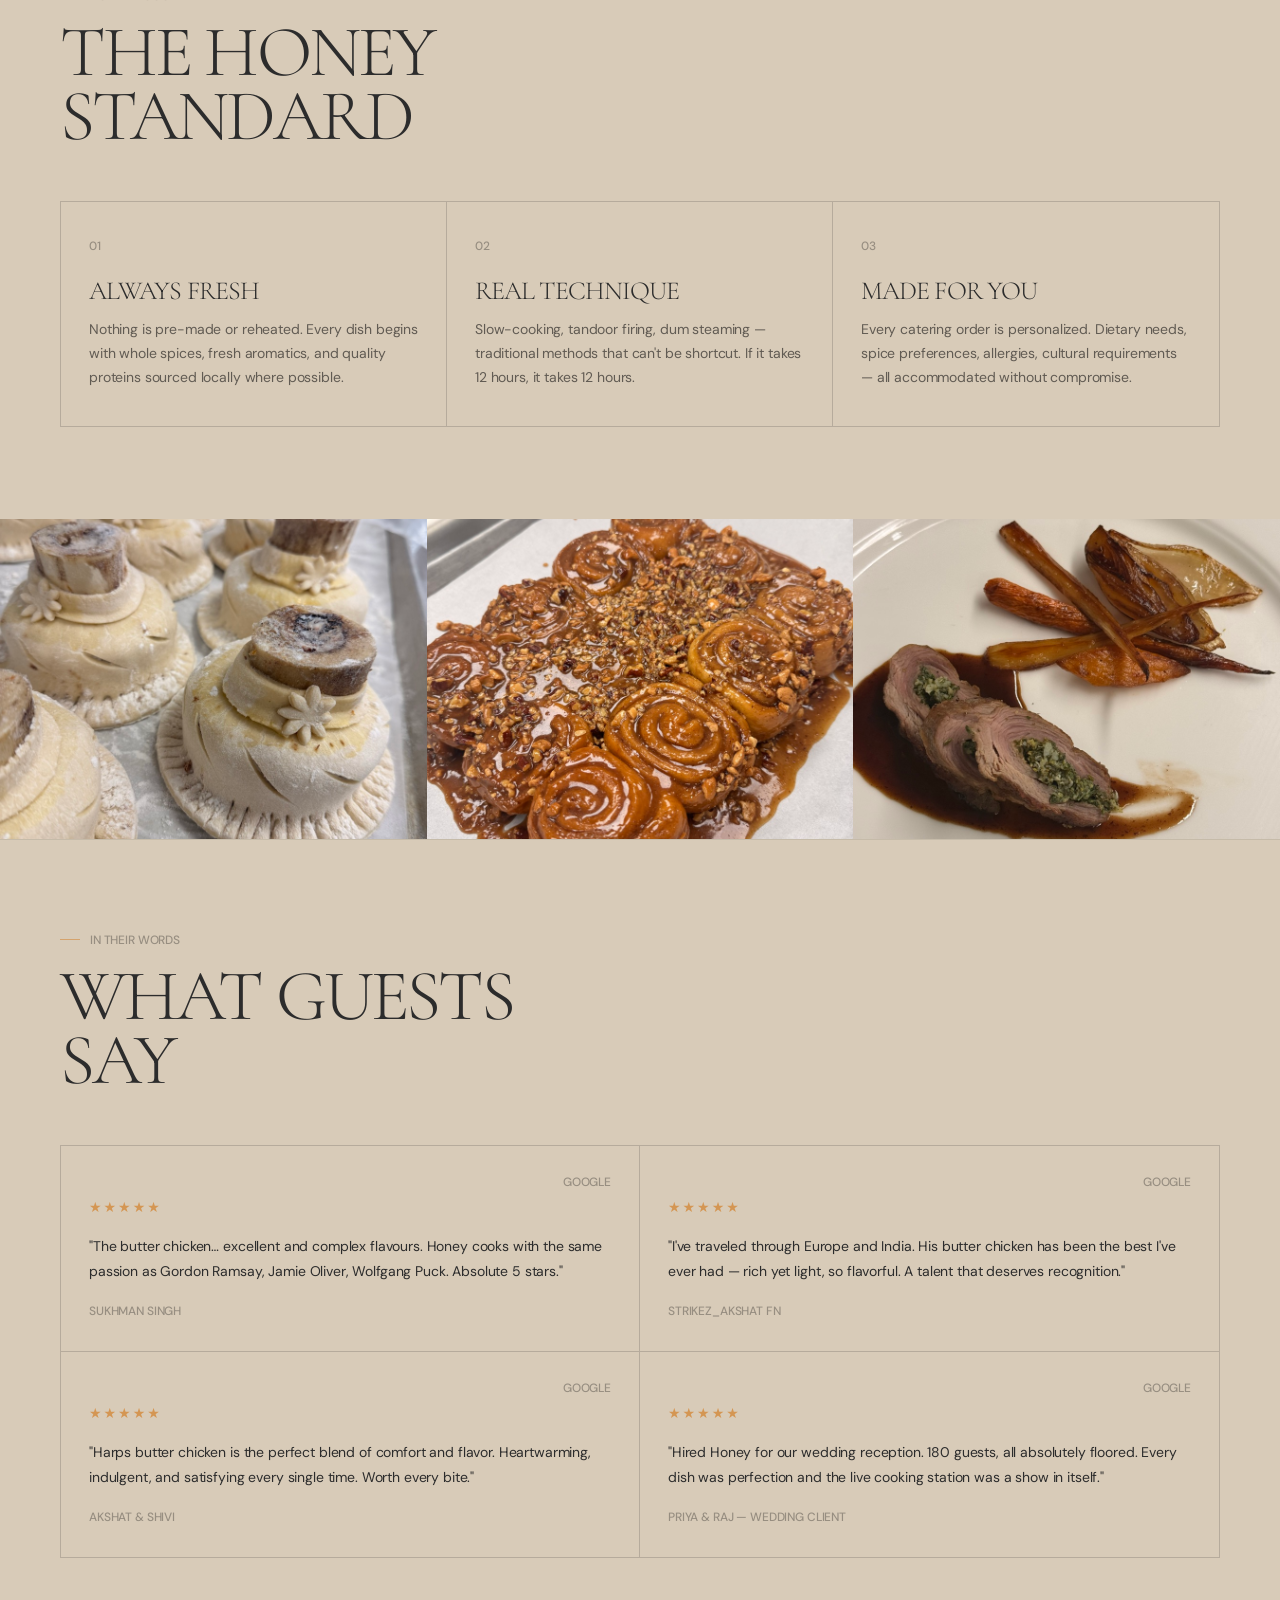
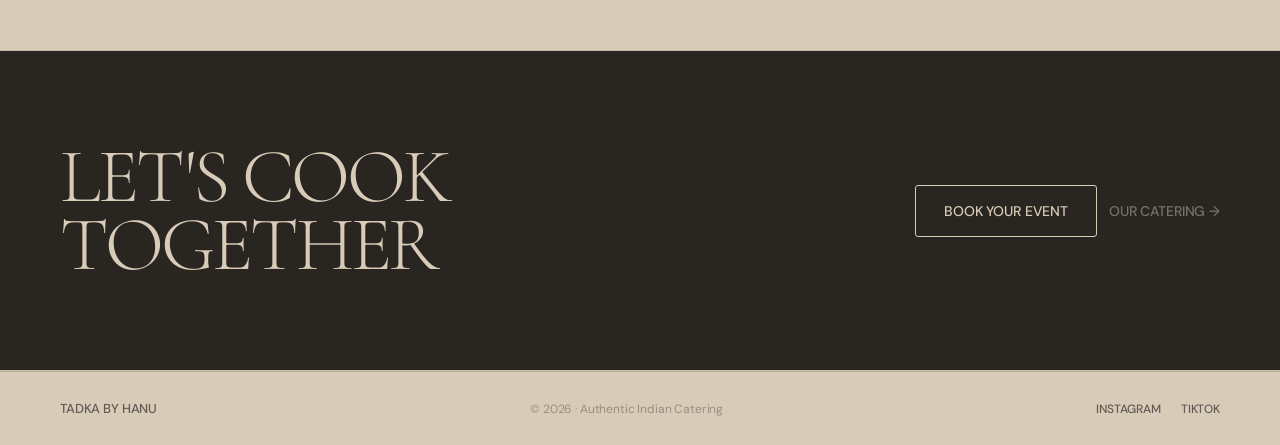
==== commit b37617cb: "Add real food photography across all pages Placed 23 converted JPEGs from Google Drive into appropri" ====
--- a/about.html
+++ b/about.html
@@ -57,6 +57,16 @@
 .btn-text{display:inline-flex;align-items:center;gap:6px;background:transparent;border:none;padding:0;font-family:var(--fb);font-size:14px;font-weight:500;letter-spacing:-0.01em;text-transform:uppercase;color:var(--color-espresso);text-decoration:none;cursor:pointer;transition:color .4s;opacity:.8}
 .btn-text:hover{opacity:1;color:var(--color-onyx-warm)}
 
+/* ── PHOTO PANEL ── */
+.story-panel-img{position:absolute;inset:0;width:100%;height:100%;object-fit:cover;opacity:.75}
+.story-panel-overlay{position:absolute;inset:0;background:linear-gradient(to top,rgba(41,38,34,.7) 0%,transparent 50%)}
+/* ── PROCESS STRIP ── */
+.process-strip{display:grid;grid-template-columns:repeat(3,1fr);gap:0}
+.process-item{margin:0;aspect-ratio:4/3;overflow:hidden;position:relative}
+.process-item img{width:100%;height:100%;object-fit:cover;transition:transform .6s cubic-bezier(.25,.46,.45,.94);display:block}
+.process-item:hover img{transform:scale(1.04)}
+@media(max-width:900px){.process-strip{grid-template-columns:1fr}}
+
 /* ── STORY ── */
 .story{padding:92px 60px;display:grid;grid-template-columns:1fr 1fr;gap:80px;align-items:start}
 .story-panel{
@@ -220,7 +230,8 @@
 <!-- STORY -->
 <section class="story">
   <div class="story-panel rv">
-    <div class="story-panel-bg">H</div>
+    <img class="story-panel-img" src="./images/jpg/IMG_6124.jpg" alt="Chef Honey's fine dining plated dish — charred artichoke on herb cream sauce" loading="lazy">
+    <div class="story-panel-overlay"></div>
     <div class="story-panel-tag">Chef Honey · Tadka By Hanu</div>
   </div>
   <div class="story-right rv" style="transition-delay:.12s">
@@ -262,8 +273,11 @@
   </div>
 </section>
 
-<hr class="rule">
-
+<div class="process-strip">
+  <figure class="process-item rv"><img src="./images/jpg/IMG_6830.jpg" alt="Artisan pastry domes in preparation — Honey's craft baking" loading="lazy"></figure>
+  <figure class="process-item rv" style="transition-delay:.08s"><img src="./images/jpg/IMG_6783.jpg" alt="Caramel pecan sticky buns — fresh from the kitchen" loading="lazy"></figure>
+  <figure class="process-item rv" style="transition-delay:.16s"><img src="./images/jpg/IMG_6951.jpg" alt="Herb-stuffed meat roulade with roasted vegetables — fine dining presentation" loading="lazy"></figure>
+</div>
 
 <hr class="rule">
 
--- a/mobile.css
+++ b/mobile.css
@@ -147,10 +147,7 @@
   .nav-cta { display: none !important; }
   .nav { padding: 16px 20px; }
 
-  /* ── HERO (index.html only) ──
-     JS collapses the driver to 100vh on mobile.
-     These overrides handle the layout within it. */
-  .hero-driver { height: 100vh !important; }
+  /* ── HERO (index.html only) ── */
   .hero-center { width: 92%; }
   .hero-tagline {
     font-size: clamp(48px, 13vw, 80px) !important;
@@ -168,7 +165,12 @@
     justify-content: center;
     min-height: 52px;
   }
-  .scroll-hint { display: none; }
+  .scroll-hint {
+    font-size: 11px;
+    letter-spacing: 0.12em;
+    gap: 6px;
+  }
+  .scroll-hint-line { height: 28px; }
 
   /* ── STATS ── */
   .stats {
